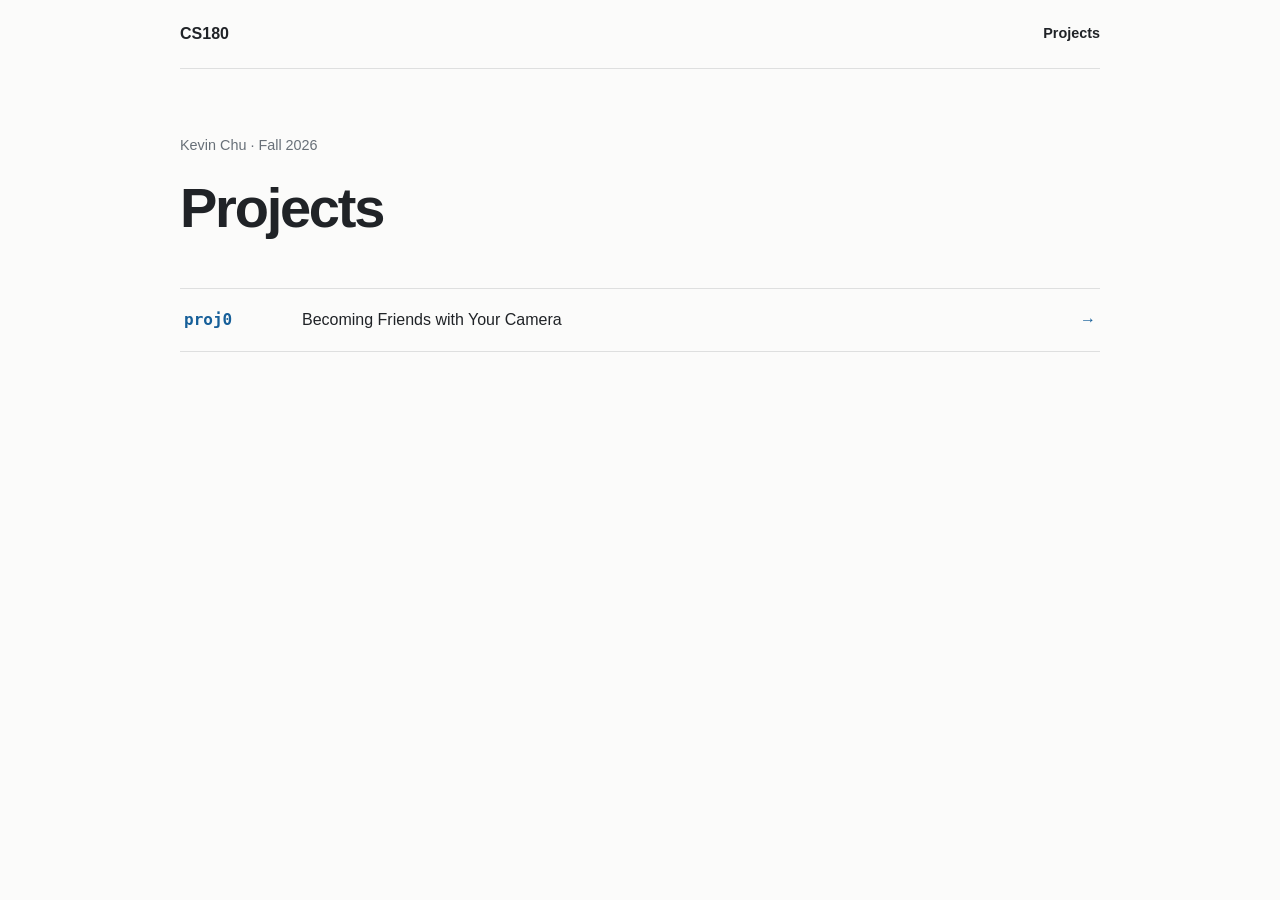
==== docs/index.html @ eb7cfaba "Add project navigation" ====
<!doctype html>
<html lang="en">
  <head>
    <meta charset="utf-8" />
    <meta name="viewport" content="width=device-width, initial-scale=1" />
    <title>CS180</title>
    <link rel="stylesheet" href="site.css" />
  </head>
  <body>
    <header class="site-header">
      <a class="brand" href="./">CS180</a>
      <nav aria-label="Main navigation">
        <a class="active" href="./">Projects</a>
      </nav>
    </header>

    <main>
      <p class="eyebrow">Kevin Chu · Fall 2026</p>
      <h1>Projects</h1>
      <section class="project-list" aria-label="Project pages">
        <a class="project-link" href="proj0/">
          <span>proj0</span>
          <span>Becoming Friends with Your Camera</span>
          <span aria-hidden="true">→</span>
        </a>
      </section>
    </main>
  </body>
</html>
---- docs/site.css ----
:root {
  --ink: #202327;
  --muted: #687078;
  --line: #dedfdf;
  --link: #165f99;
}

* { box-sizing: border-box; }

body {
  width: min(920px, calc(100% - 40px));
  margin: 0 auto;
  color: var(--ink);
  background: #fbfbfa;
  font-family: Arial, Helvetica, sans-serif;
  line-height: 1.5;
}

.site-header {
  display: flex;
  align-items: center;
  justify-content: space-between;
  padding: 22px 0;
  border-bottom: 1px solid var(--line);
}

.brand { color: var(--ink); font-weight: 700; text-decoration: none; }
nav { display: flex; gap: 18px; }
nav a { color: var(--muted); font-size: .9rem; text-decoration: none; }
nav a.active { color: var(--ink); font-weight: 600; }

main { padding: 66px 0; }
.eyebrow { margin: 0 0 9px; color: var(--muted); font-size: .9rem; }
h1 { margin: 0 0 38px; font-size: clamp(2.2rem, 6vw, 3.5rem); letter-spacing: -.04em; }

.project-list { border-top: 1px solid var(--line); }
.project-link {
  display: grid;
  grid-template-columns: 100px 1fr auto;
  gap: 18px;
  align-items: baseline;
  padding: 19px 4px;
  color: var(--ink);
  border-bottom: 1px solid var(--line);
  text-decoration: none;
}

.project-link span:first-child { color: var(--link); font-family: ui-monospace, SFMono-Regular, Menlo, monospace; font-weight: 700; }
.project-link span:last-child { color: var(--link); }
.project-link:hover { background: #f4f6f7; }

@media (max-width: 620px) {
  body { width: min(100% - 32px, 920px); }
  main { padding: 48px 0; }
  .project-link { grid-template-columns: 1fr auto; gap: 5px; }
  .project-link span:nth-child(2) { grid-column: 1; }
  .project-link span:last-child { grid-column: 2; grid-row: 1 / span 2; }
}
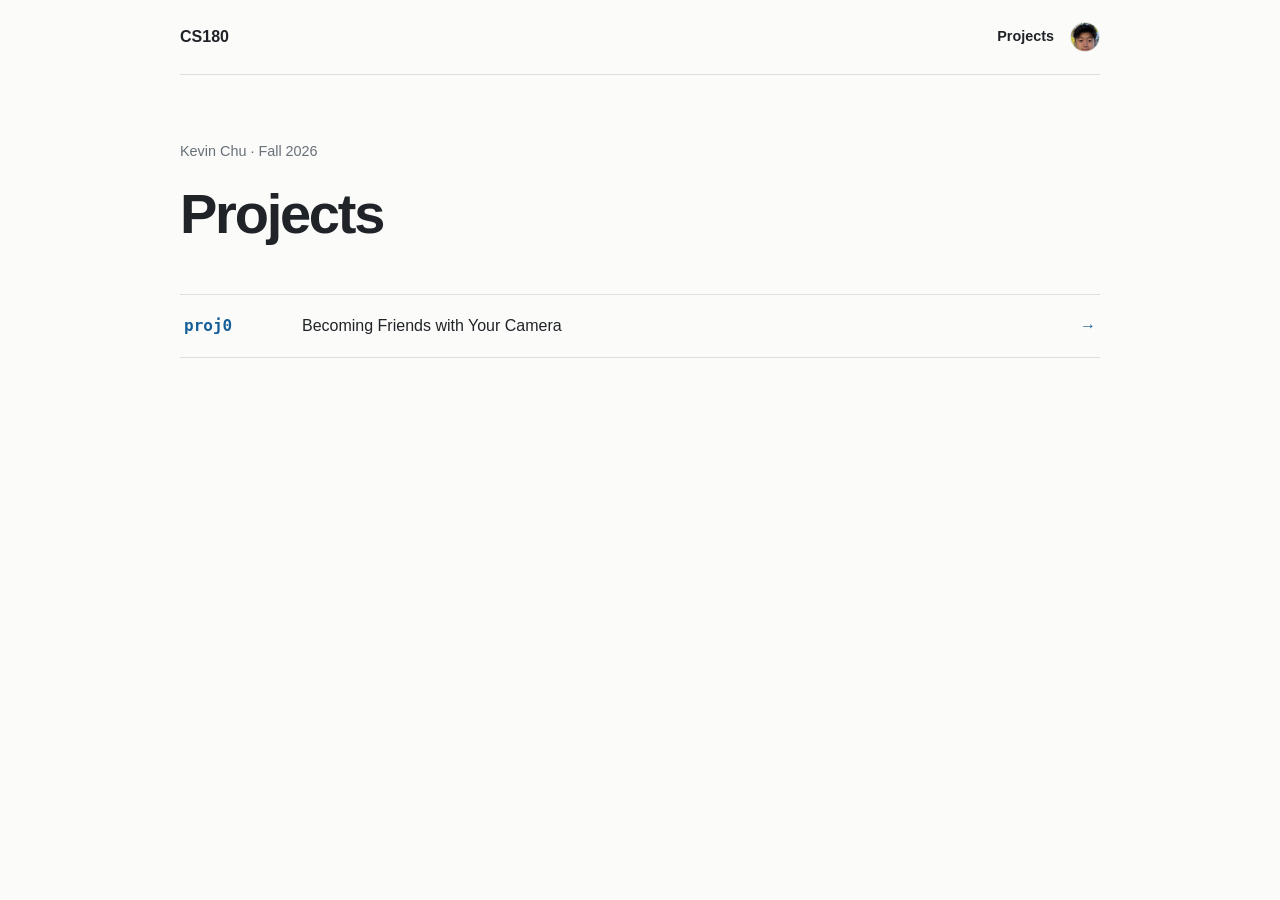
==== commit d4c198d3: "Polish header and print styles" ====
--- a/docs/index.html
+++ b/docs/index.html
@@ -9,9 +9,12 @@
   <body>
     <header class="site-header">
       <a class="brand" href="./">CS180</a>
-      <nav aria-label="Main navigation">
-        <a class="active" href="./">Projects</a>
-      </nav>
+      <div class="header-actions">
+        <nav aria-label="Main navigation">
+          <a class="active" href="./">Projects</a>
+        </nav>
+        <img class="avatar" src="proj0/assets/selfie-far.jpg" alt="Kevin Chu" />
+      </div>
     </header>
 
     <main>
--- a/docs/site.css
+++ b/docs/site.css
@@ -25,9 +25,11 @@
 }
 
 .brand { color: var(--ink); font-weight: 700; text-decoration: none; }
+.header-actions { display: flex; align-items: center; gap: 16px; }
 nav { display: flex; gap: 18px; }
 nav a { color: var(--muted); font-size: .9rem; text-decoration: none; }
 nav a.active { color: var(--ink); font-weight: 600; }
+.avatar { width: 30px; height: 30px; border: 1px solid var(--line); border-radius: 50%; object-fit: cover; object-position: center top; }
 
 main { padding: 66px 0; }
 .eyebrow { margin: 0 0 9px; color: var(--muted); font-size: .9rem; }
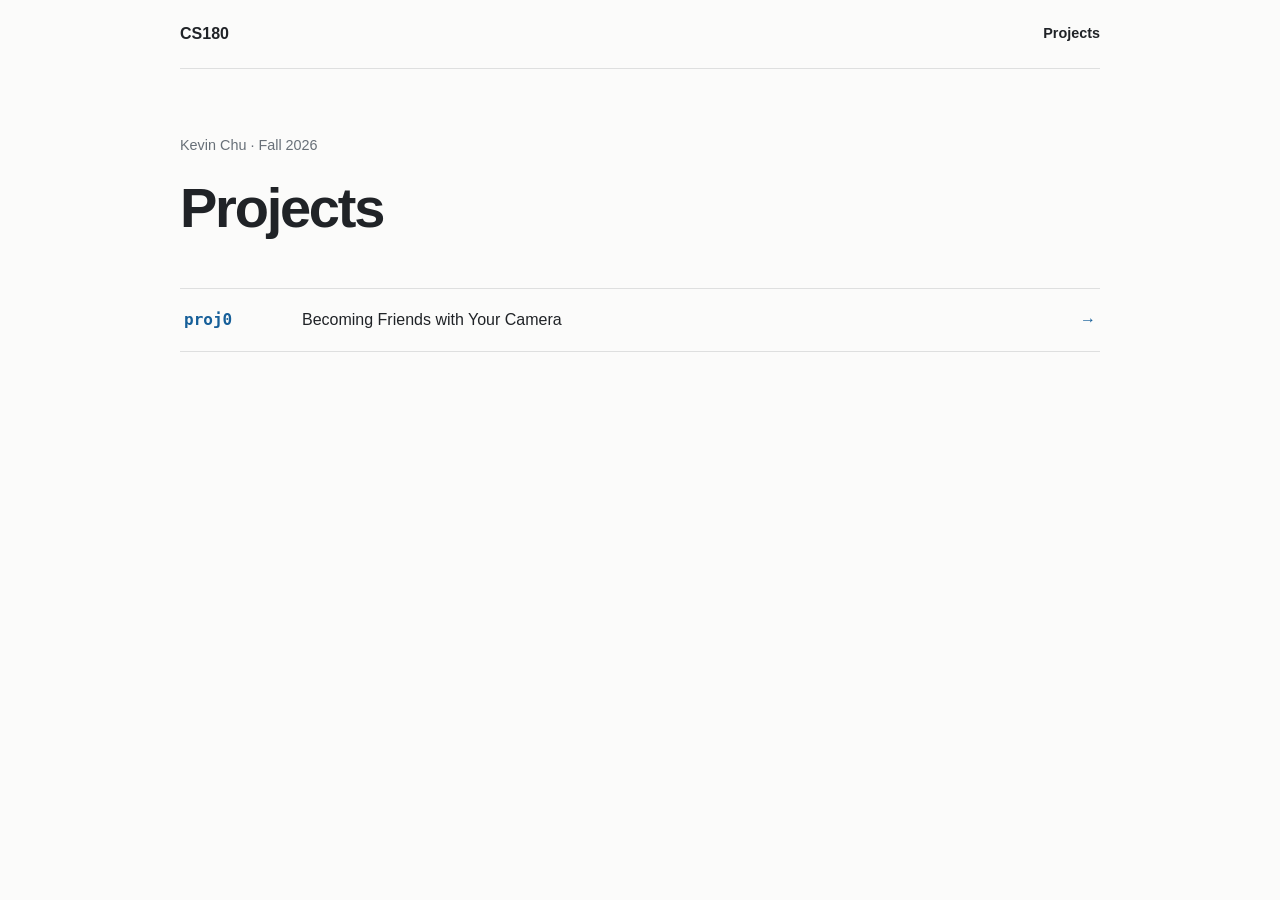
==== commit 365f900a: "Add site favicon" ====
--- a/docs/index.html
+++ b/docs/index.html
@@ -4,6 +4,7 @@
     <meta charset="utf-8" />
     <meta name="viewport" content="width=device-width, initial-scale=1" />
     <title>CS180</title>
+    <link rel="icon" type="image/png" href="favicon.png" />
     <link rel="stylesheet" href="site.css" />
   </head>
   <body>
@@ -13,7 +14,6 @@
         <nav aria-label="Main navigation">
           <a class="active" href="./">Projects</a>
         </nav>
-        <img class="avatar" src="proj0/assets/selfie-far.jpg" alt="Kevin Chu" />
       </div>
     </header>
 
--- a/docs/site.css
+++ b/docs/site.css
@@ -29,7 +29,6 @@
 nav { display: flex; gap: 18px; }
 nav a { color: var(--muted); font-size: .9rem; text-decoration: none; }
 nav a.active { color: var(--ink); font-weight: 600; }
-.avatar { width: 30px; height: 30px; border: 1px solid var(--line); border-radius: 50%; object-fit: cover; object-position: center top; }
 
 main { padding: 66px 0; }
 .eyebrow { margin: 0 0 9px; color: var(--muted); font-size: .9rem; }
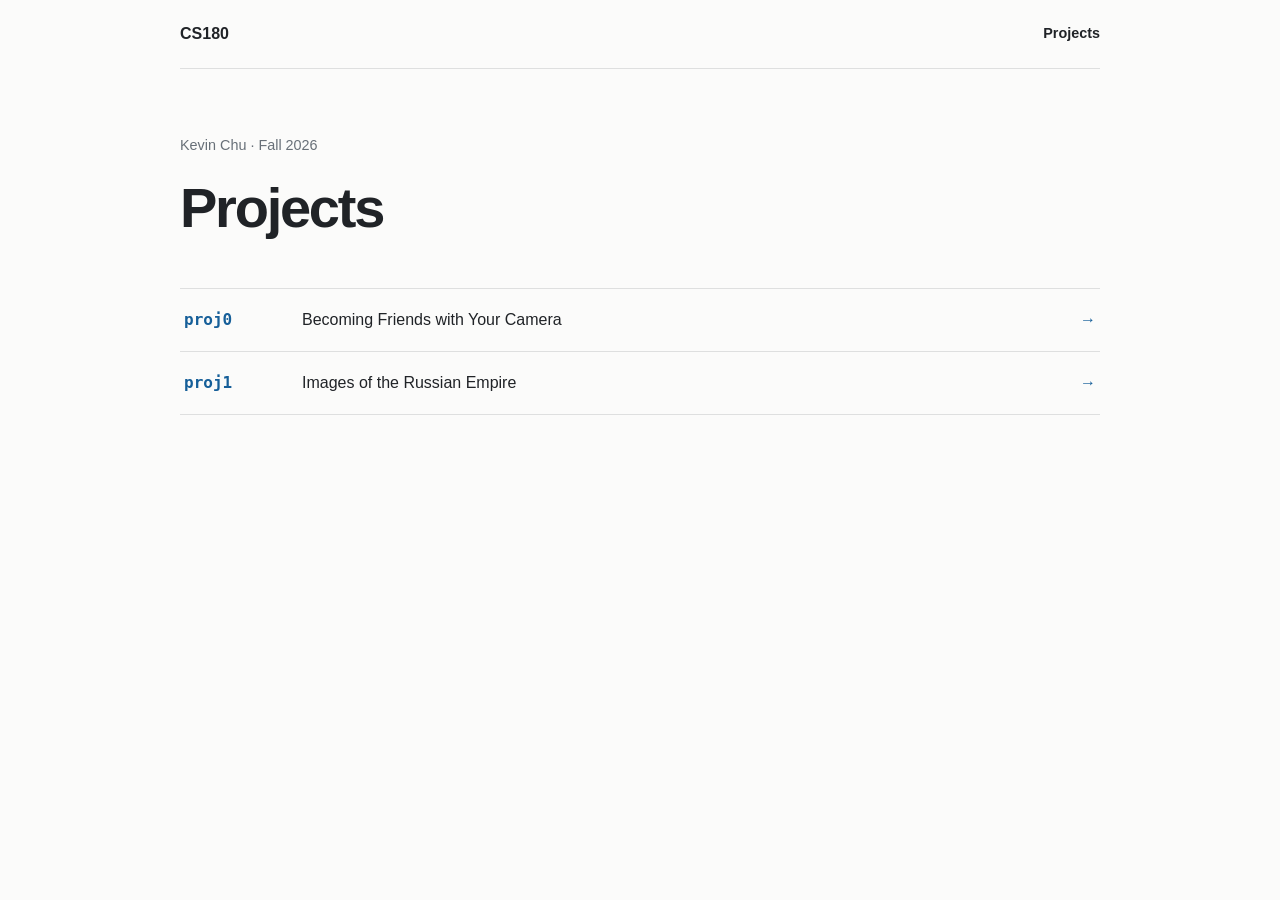
==== commit c6df6e84: "feat(proj1): publish colorization report" ====
--- a/docs/index.html
+++ b/docs/index.html
@@ -26,6 +26,11 @@
           <span>Becoming Friends with Your Camera</span>
           <span aria-hidden="true">→</span>
         </a>
+        <a class="project-link" href="proj1/">
+          <span>proj1</span>
+          <span>Images of the Russian Empire</span>
+          <span aria-hidden="true">→</span>
+        </a>
       </section>
     </main>
   </body>
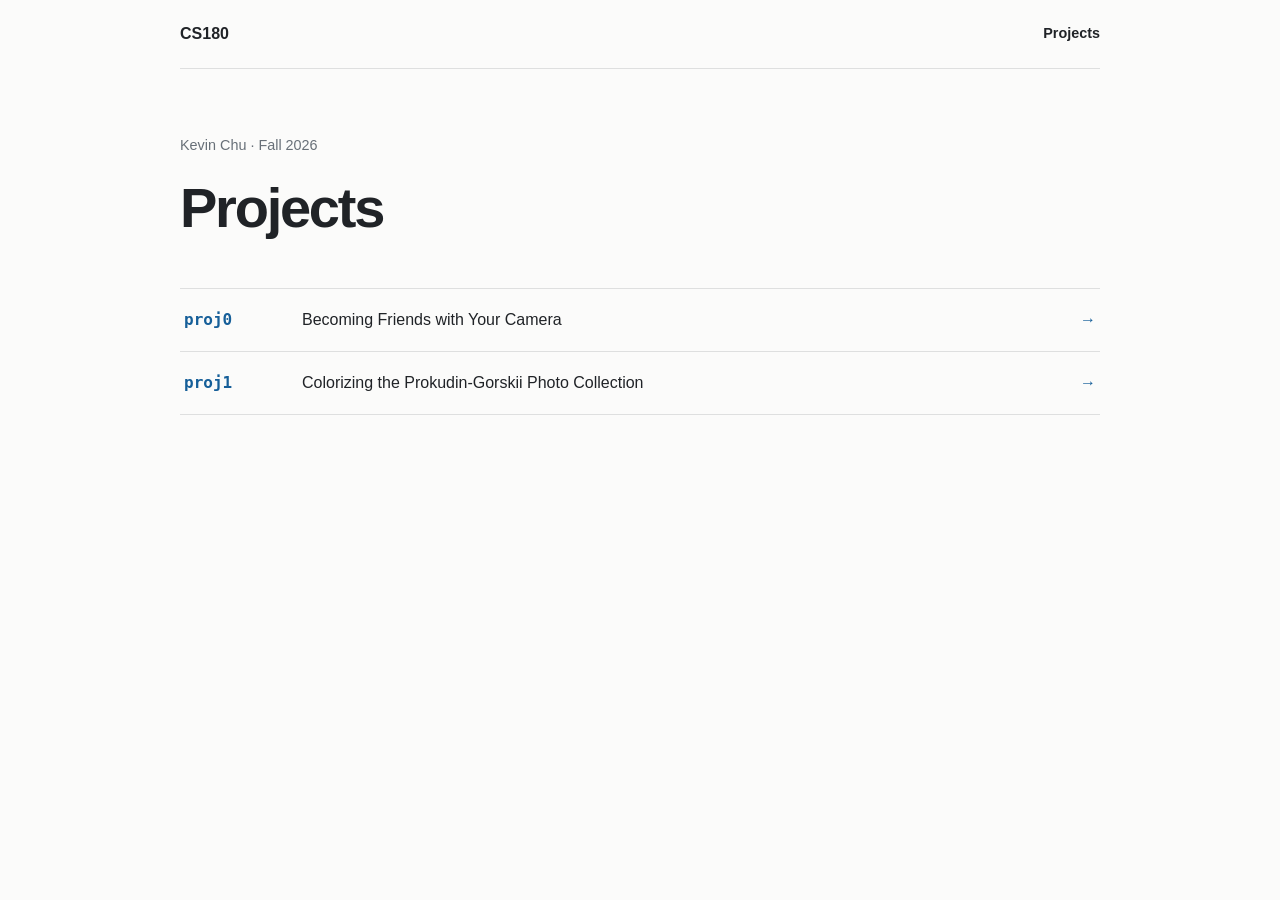
==== commit 53b2cbda: "docs(proj1): explain chained Emir alignment" ====
--- a/docs/index.html
+++ b/docs/index.html
@@ -28,7 +28,7 @@
         </a>
         <a class="project-link" href="proj1/">
           <span>proj1</span>
-          <span>Images of the Russian Empire</span>
+          <span>Colorizing the Prokudin-Gorskii Photo Collection</span>
           <span aria-hidden="true">→</span>
         </a>
       </section>
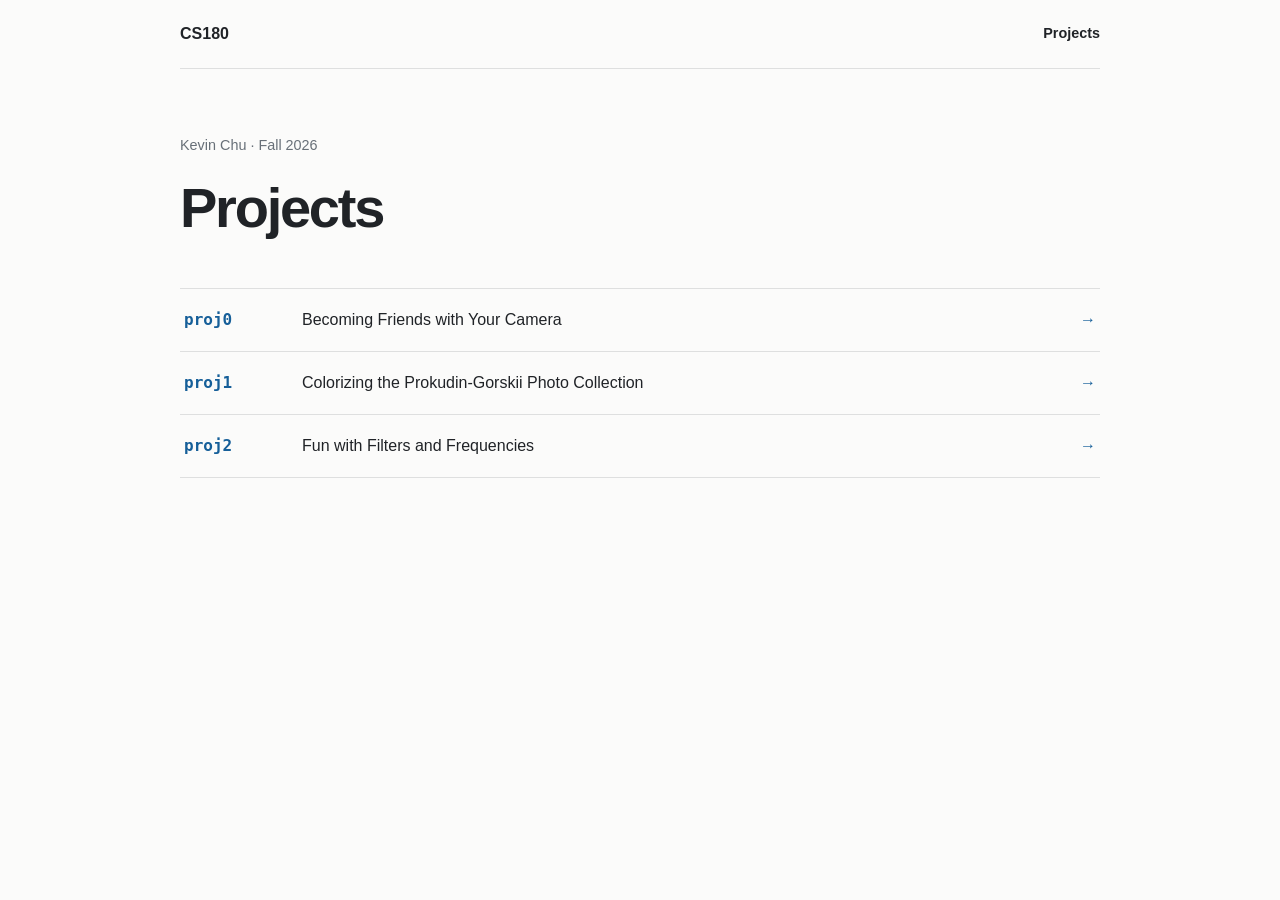
==== commit 42498dae: "docs(proj2): add project webpage" ====
--- a/docs/index.html
+++ b/docs/index.html
@@ -31,6 +31,11 @@
           <span>Colorizing the Prokudin-Gorskii Photo Collection</span>
           <span aria-hidden="true">→</span>
         </a>
+        <a class="project-link" href="proj2/">
+          <span>proj2</span>
+          <span>Fun with Filters and Frequencies</span>
+          <span aria-hidden="true">→</span>
+        </a>
       </section>
     </main>
   </body>
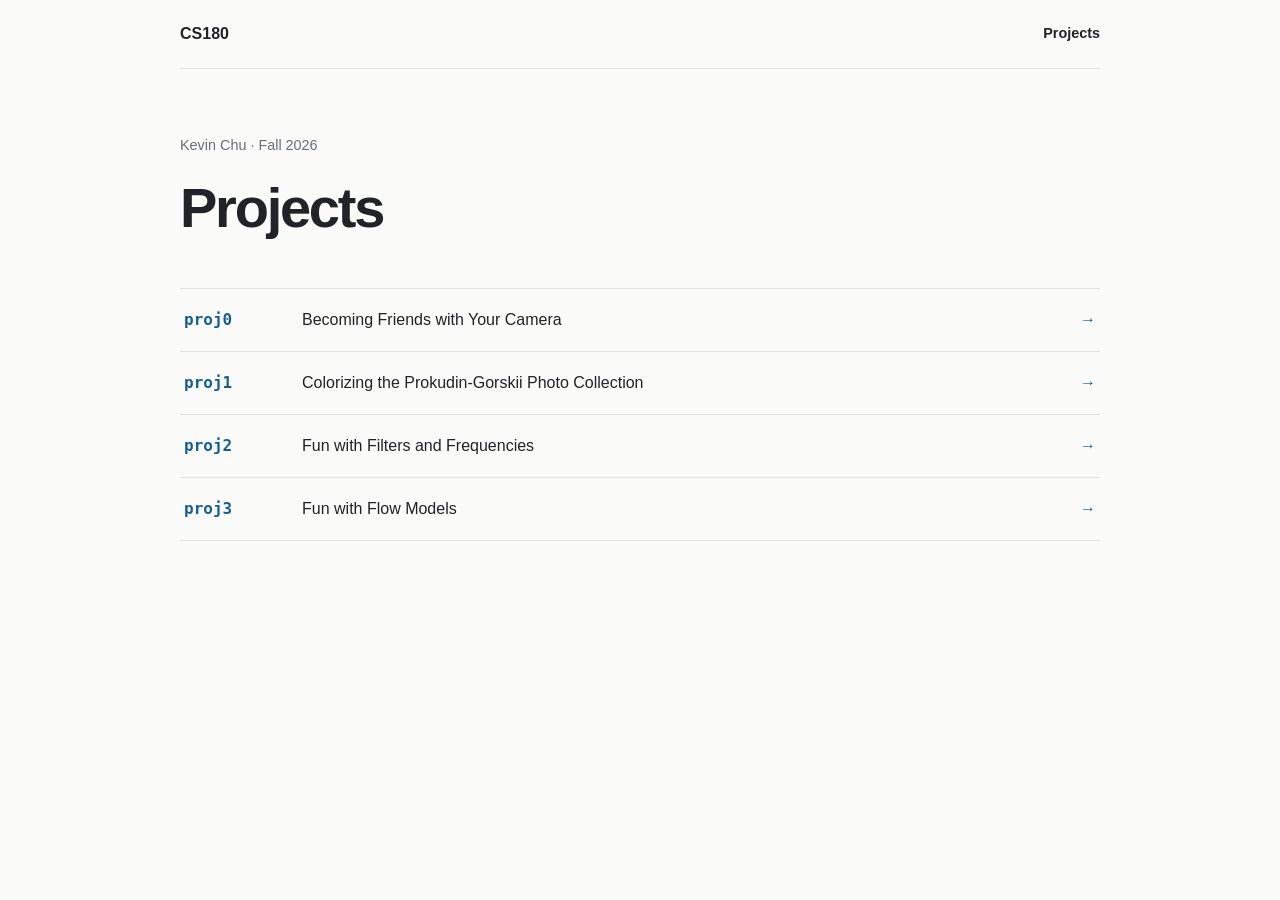
==== commit e1e47d4f: "Add Project 3 website: Fun with Flow Models" ====
--- a/docs/index.html
+++ b/docs/index.html
@@ -36,6 +36,11 @@
           <span>Fun with Filters and Frequencies</span>
           <span aria-hidden="true">→</span>
         </a>
+        <a class="project-link" href="proj3/">
+          <span>proj3</span>
+          <span>Fun with Flow Models</span>
+          <span aria-hidden="true">→</span>
+        </a>
       </section>
     </main>
   </body>
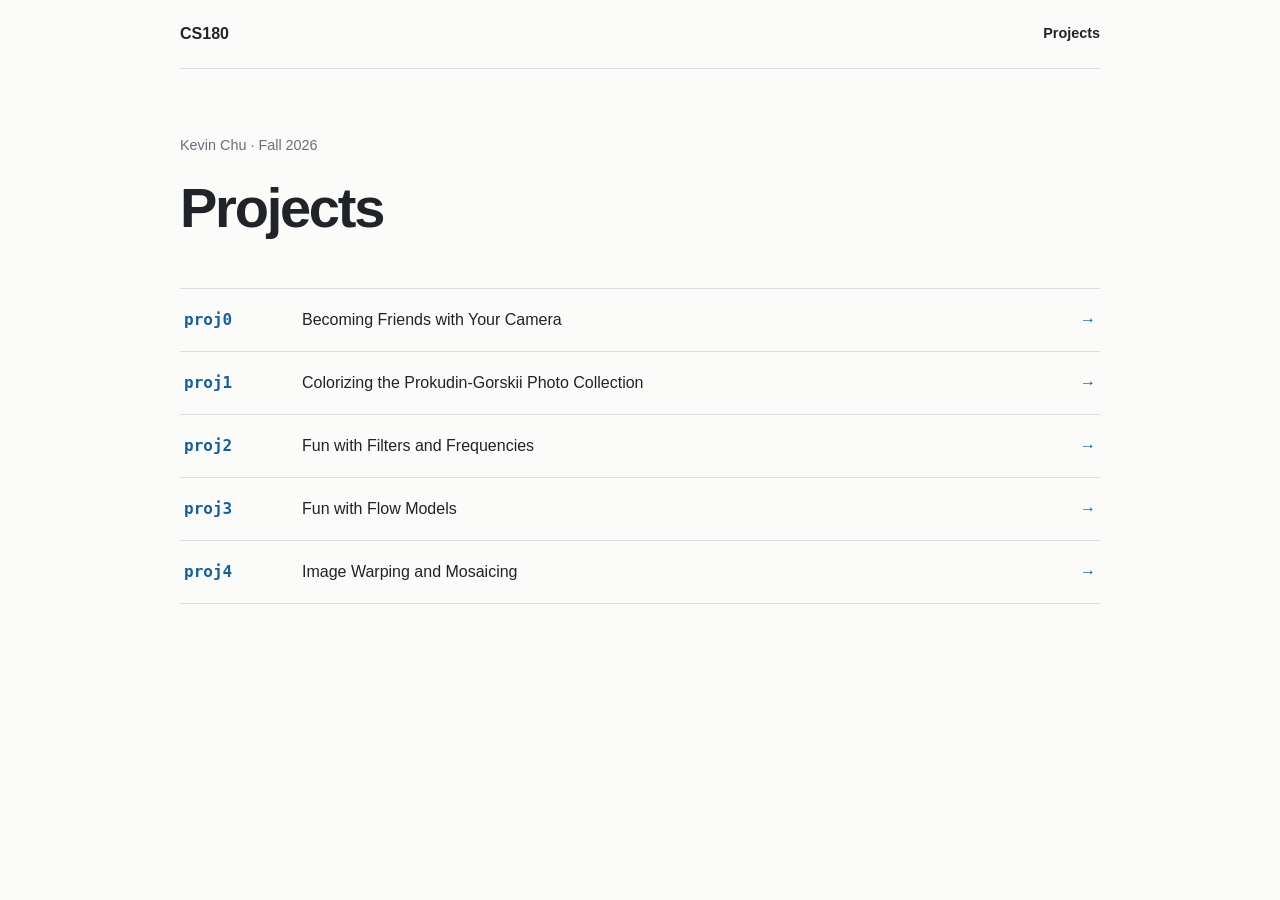
==== commit 92658216: "Add project 4A write-up" ====
--- a/docs/index.html
+++ b/docs/index.html
@@ -41,6 +41,11 @@
           <span>Fun with Flow Models</span>
           <span aria-hidden="true">→</span>
         </a>
+        <a class="project-link" href="proj4/">
+          <span>proj4</span>
+          <span>Image Warping and Mosaicing</span>
+          <span aria-hidden="true">→</span>
+        </a>
       </section>
     </main>
   </body>
